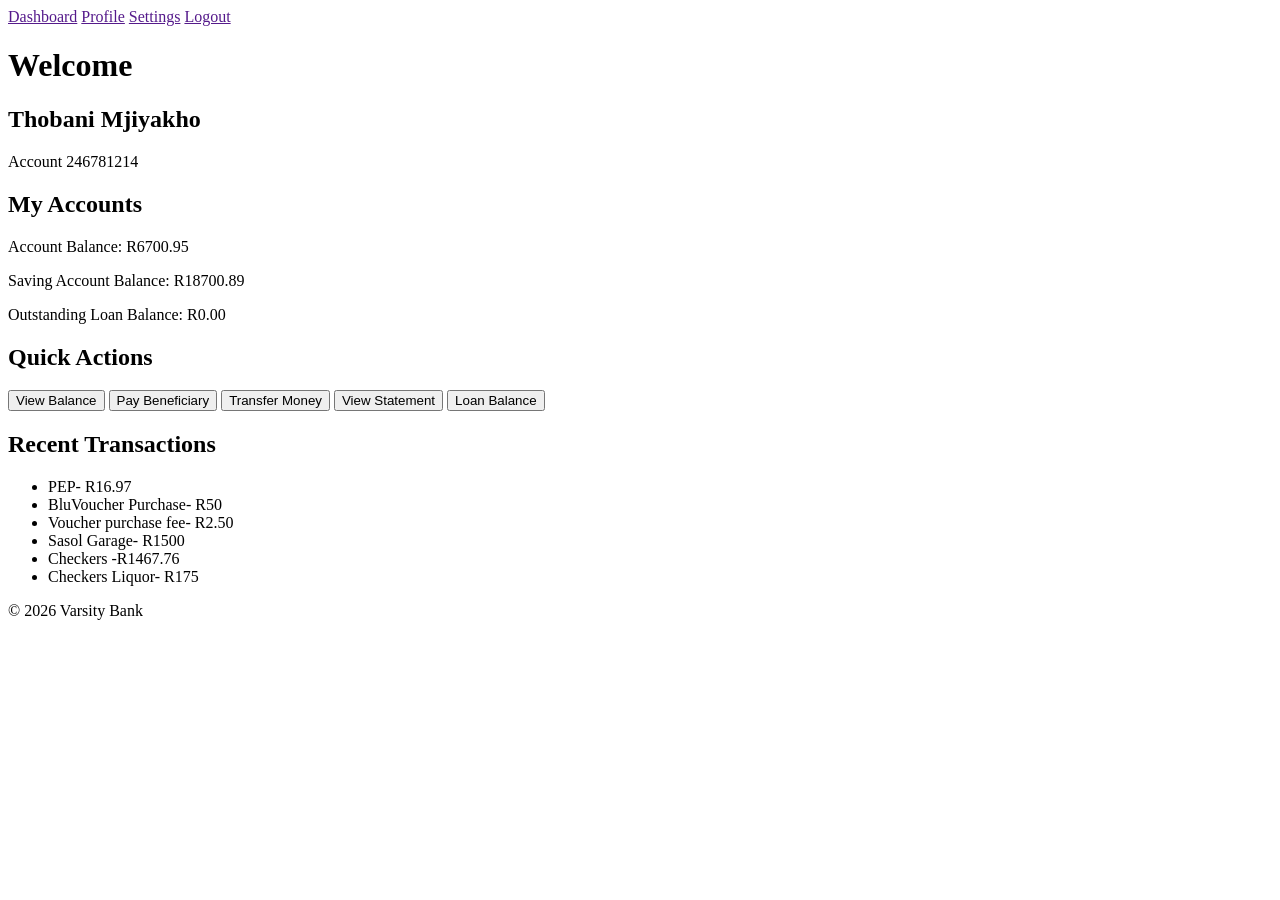
==== pages/dashboard.html @ ccae3f3a "dashboard html" ====
<!doctype html>
<html lang="en">
  <head>
    <meta charset="UTF-8" />
    <meta name="viewport" content="width=device-width, initial-scale=1.0" />
    <title>Varsity Bank - Dashboard</title>
  </head>
  <body>
    <header>
      <nav>
        <a href="">Dashboard</a>
        <a href="">Profile</a>
        <a href="">Settings</a>
        <a href="">Logout</a>
      </nav>

      <h1>Welcome</h1>
      <h2>Thobani Mjiyakho</h2>
    </header>

    <main>
      <p>Account 246781214</p>
      <section id="accounts">
        <h2>My Accounts</h2>
        <p>Account Balance: R6700.95</p>
        <p>Saving Account Balance: R18700.89</p>
        <p>Outstanding Loan Balance: R0.00</p>
      </section>

      <section id="quick-actions">
        <h2>Quick Actions</h2>
        <button class="btn-primary">View Balance</button>
        <button class="btn-primary">Pay Beneficiary</button>
        <button class="btn-primary">Transfer Money</button>
        <button class="btn-primary">View Statement</button>
        <button class="btn-primary">Loan Balance</button>
      </section>

      <section id="recent-trasactions">
        <h2>Recent Transactions</h2>
        <ul>
          <li>PEP- R16.97</li>
          <li>BluVoucher Purchase- R50</li>
          <li>Voucher purchase fee- R2.50</li>
          <li>Sasol Garage- R1500</li>
          <li>Checkers -R1467.76</li>
          <li>Checkers Liquor- R175</li>
        </ul>
      </section>
    </main>

    <footer>
      <p>© 2026 Varsity Bank</p>
    </footer>
  </body>
</html>
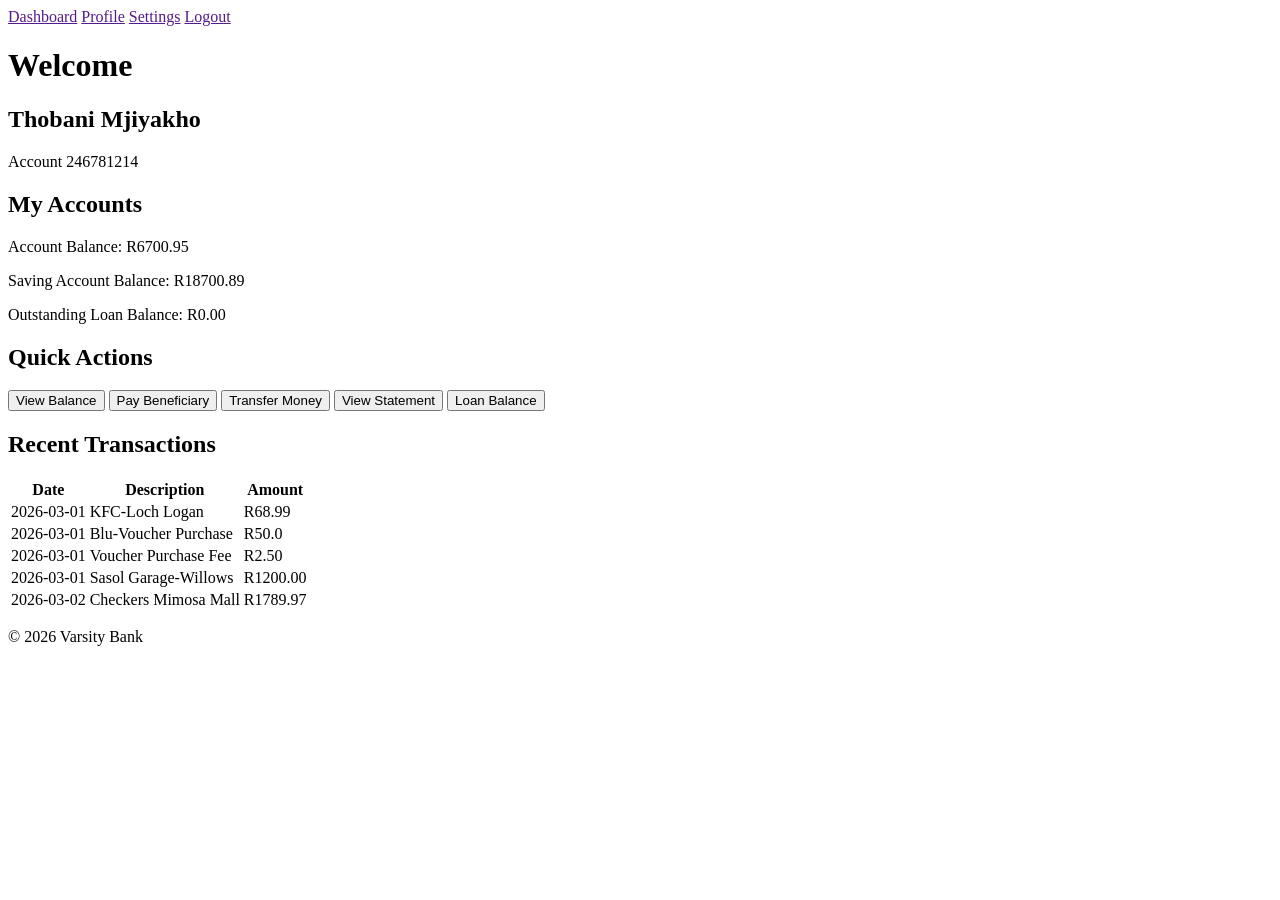
==== commit 90b717ea: "Add transactions table to dashboard" ====
--- a/pages/dashboard.html
+++ b/pages/dashboard.html
@@ -36,16 +36,50 @@
         <button class="btn-primary">Loan Balance</button>
       </section>
 
-      <section id="recent-trasactions">
+      <section id="recent-transactions">
         <h2>Recent Transactions</h2>
-        <ul>
-          <li>PEP- R16.97</li>
-          <li>BluVoucher Purchase- R50</li>
-          <li>Voucher purchase fee- R2.50</li>
-          <li>Sasol Garage- R1500</li>
-          <li>Checkers -R1467.76</li>
-          <li>Checkers Liquor- R175</li>
-        </ul>
+
+        <table>
+          <thead>
+            <tr>
+              <th>Date</th>
+              <th>Description</th>
+              <th>Amount</th>
+            </tr>
+          </thead>
+
+          <tbody>
+            <tr>
+              <td>2026-03-01</td>
+              <td>KFC-Loch Logan</td>
+              <td>R68.99</td>
+            </tr>
+
+            <tr>
+              <td>2026-03-01</td>
+              <td>Blu-Voucher Purchase</td>
+              <td>R50.0</td>
+            </tr>
+
+            <tr>
+              <td>2026-03-01</td>
+              <td>Voucher Purchase Fee</td>
+              <td>R2.50</td>
+            </tr>
+
+            <tr>
+              <td>2026-03-01</td>
+              <td>Sasol Garage-Willows</td>
+              <td>R1200.00</td>
+            </tr>
+
+            <tr>
+              <td>2026-03-02</td>
+              <td>Checkers Mimosa Mall</td>
+              <td>R1789.97</td>
+            </tr>
+          </tbody>
+        </table>
       </section>
     </main>
 
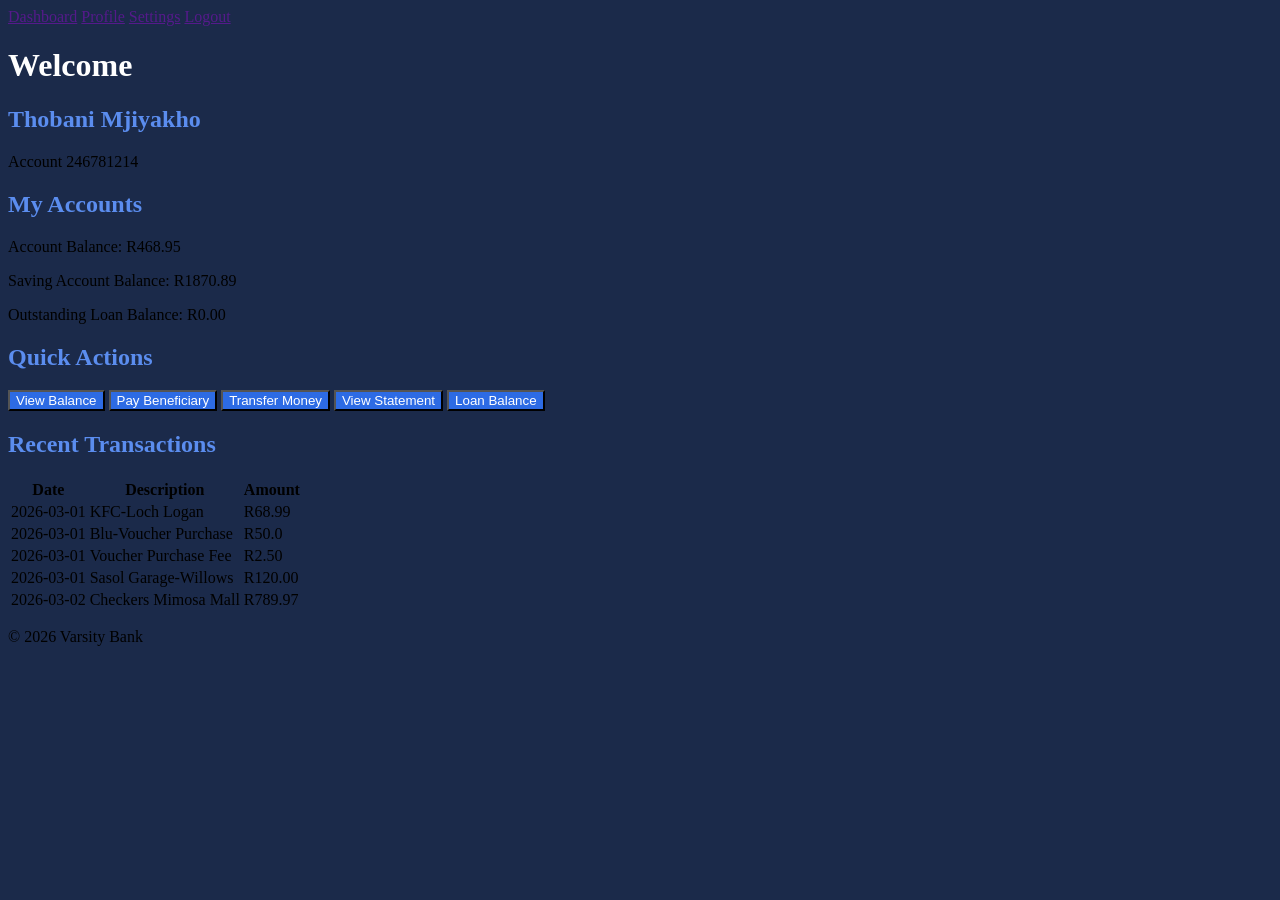
==== commit e80af8cd: "Add base CSS styles" ====
--- a/pages/dashboard.html
+++ b/pages/dashboard.html
@@ -4,27 +4,32 @@
     <meta charset="UTF-8" />
     <meta name="viewport" content="width=device-width, initial-scale=1.0" />
     <title>Varsity Bank - Dashboard</title>
+    <link rel="stylesheet" href="../css/style.css" />
   </head>
+
   <body>
     <header>
       <nav>
-        <a href="">Dashboard</a>
-        <a href="">Profile</a>
-        <a href="">Settings</a>
-        <a href="">Logout</a>
+        <div class="nav-links">
+          <a href="">Dashboard</a>
+          <a href="">Profile</a>
+          <a href="">Settings</a>
+          <a href="">Logout</a>
+        </div>
       </nav>
-
-      <h1>Welcome</h1>
-      <h2>Thobani Mjiyakho</h2>
+      <div class="user-info">
+        <h1>Welcome</h1>
+        <h2>Thobani Mjiyakho</h2>
+        <p>Account 246781214</p>
+      </div>
     </header>
 
     <main>
-      <p>Account 246781214</p>
       <section id="accounts">
         <h2>My Accounts</h2>
-        <p>Account Balance: R6700.95</p>
-        <p>Saving Account Balance: R18700.89</p>
-        <p>Outstanding Loan Balance: R0.00</p>
+        <div class="account-card"><p>Account Balance: R468.95</p></div>
+        <div class="account-card"><p>Saving Account Balance: R1870.89</p></div>
+        <div class="account-card"><p>Outstanding Loan Balance: R0.00</p></div>
       </section>
 
       <section id="quick-actions">
@@ -70,13 +75,13 @@
             <tr>
               <td>2026-03-01</td>
               <td>Sasol Garage-Willows</td>
-              <td>R1200.00</td>
+              <td>R120.00</td>
             </tr>
 
             <tr>
               <td>2026-03-02</td>
               <td>Checkers Mimosa Mall</td>
-              <td>R1789.97</td>
+              <td>R789.97</td>
             </tr>
           </tbody>
         </table>
--- a/css/style.css
+++ b/css/style.css
@@ -0,0 +1,16 @@
+body {
+  background-color: #1b2a4a;
+}
+
+h1 {
+  color: white;
+}
+
+h2 {
+  color: #5b8def;
+}
+
+.btn-primary {
+  background-color: #2d6be4;
+  color: white;
+}
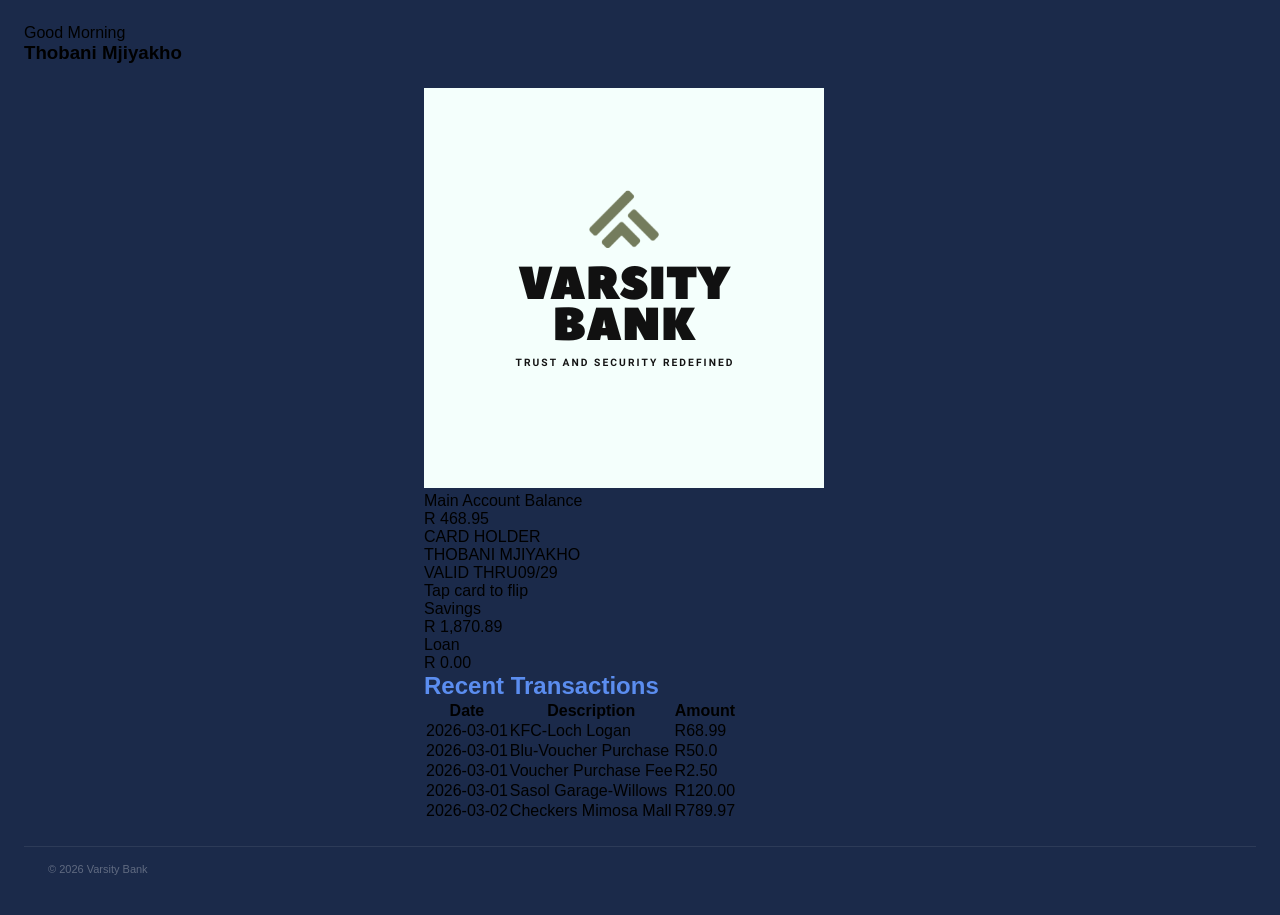
==== commit cb2e5d48: "partial edit of the dashboard" ====
--- a/pages/dashboard.html
+++ b/pages/dashboard.html
@@ -8,38 +8,60 @@
   </head>
 
   <body>
-    <header>
-      <nav>
-        <div class="nav-links">
-          <a href="">Dashboard</a>
-          <a href="">Profile</a>
-          <a href="">Settings</a>
-          <a href="">Logout</a>
-        </div>
-      </nav>
-      <div class="user-info">
-        <h1>Welcome</h1>
-        <h2>Thobani Mjiyakho</h2>
-        <p>Account 246781214</p>
-      </div>
-    </header>
-
+    <div class="topbar">
+      <p class="greet">Good Morning</p>
+      <h3 class="greet-name">Thobani Mjiyakho</h3>
+    </div>
     <main>
       <section id="accounts">
-        <h2>My Accounts</h2>
-        <div class="account-card"><p>Account Balance: R468.95</p></div>
-        <div class="account-card"><p>Saving Account Balance: R1870.89</p></div>
-        <div class="account-card"><p>Outstanding Loan Balance: R0.00</p></div>
+        <div class="card-wrap" id="bank-card">
+          <div class="card-inner">
+            <div class="card-front">
+              <div class="card-top">
+                <img
+                  src="../assets/images/bank_logo.png"
+                  alt="Varsity Bank"
+                  class="card-logo"
+                />
+                <div class="card-chip">
+                  <div class="chip-line"></div>
+                  <div class="chip-line"></div>
+                  <div class="chip-line"></div>
+                </div>
+              </div>
+              <div class="card-balance-label">Main Account Balance</div>
+              <div class="card-balance">R 468.95</div>
+              <div class="card-bottom">
+                <div>
+                  <div class="card-holder-label">CARD HOLDER</div>
+                  <div class="card-holder-name">THOBANI MJIYAKHO</div>
+                  <div class="card-expiry">VALID THRU<span>09/29</span></div>
+                </div>
+
+                <div class="mastercard">
+                  <div class="mc-left"></div>
+                  <div class="mc-right"></div>
+                </div>
+              </div>
+            </div>
+          </div>
+        </div>
+        <p class="flip-hint">Tap card to flip</p>
+
+        <div class="acc-cards">
+          <div class="acc-card">
+            <p class="acc-label">Savings</p>
+            <p class="acc-amount">R 1,870.89</p>
+          </div>
+
+          <div class="acc-card">
+            <p class="acc-label">Loan</p>
+            <p class="acc-amount">R 0.00</p>
+          </div>
+        </div>
       </section>
 
-      <section id="quick-actions">
-        <h2>Quick Actions</h2>
-        <button class="btn-primary">View Balance</button>
-        <button class="btn-primary">Pay Beneficiary</button>
-        <button class="btn-primary">Transfer Money</button>
-        <button class="btn-primary">View Statement</button>
-        <button class="btn-primary">Loan Balance</button>
-      </section>
+      <section id="quick-actions"></section>
 
       <section id="recent-transactions">
         <h2>Recent Transactions</h2>
--- a/css/style.css
+++ b/css/style.css
@@ -1,5 +1,13 @@
+* {
+  margin: 0;
+  padding: 0;
+  box-sizing: border-box;
+} /*universal selector to remove default magin and padding*/
+
 body {
   background-color: #1b2a4a;
+  padding: 24px;
+  font-family: sans-serif;
 }
 
 h1 {
@@ -13,4 +21,206 @@
 .btn-primary {
   background-color: #2d6be4;
   color: white;
-}
+  padding: 12px 24px;
+  border-radius: 8px;
+}
+
+.account-card {
+  background-color: #eff3ff;
+  padding: 16px;
+  border-radius: 8px;
+  margin-bottom: 12px;
+}
+
+#hero {
+  text-align: center;
+  padding: 56px 24px 40px;
+  display: flex;
+  flex-direction: column;
+  align-items: center;
+}
+
+#hero img {
+  width: 200px;
+  border-radius: 16px;
+  margin-bottom: 24px;
+}
+
+#hero p {
+  color: rgba(255, 255, 255, 0.55);
+  font-size: 14px;
+  line-height: 1.6;
+  max-width: 300px;
+  margin-bottom: 12px;
+}
+
+#hero p:first-of-type {
+  font-size: 16px;
+  color: #5b8def;
+  font-weight: 500;
+}
+
+.hero-buttons {
+  display: flex;
+  gap: 12px;
+  margin-top: 8px;
+}
+
+.btn-login {
+  background-color: #2d6be4;
+  color: white;
+  padding: 12px 32px;
+  font-weight: 500;
+  border-radius: 8px;
+  text-decoration: none;
+  font-size: 14px;
+  width: 100%;
+  border: none;
+  cursor: pointer;
+}
+
+#trust {
+  padding: 12px 24px;
+  border-top: 1px solid rgba(255, 255, 255, 0.08);
+  display: flex;
+  flex-direction: column;
+  gap: 10px;
+}
+
+.trust-card {
+  display: flex;
+  flex-direction: column;
+  gap: 4px;
+  padding: 13px 16px;
+  background-color: rgba(255, 255, 255, 0.04);
+  border-radius: 10px;
+  border: 1px solid rgba(255, 255, 255, 0.07);
+}
+
+.trust-card h3 {
+  font-size: 13px;
+  font-weight: 500;
+  color: rgba(255, 255, 255, 0.8);
+}
+
+.trust-card p {
+  font-size: 14px;
+  color: rgba(255, 255, 255, 0.35);
+}
+
+footer {
+  padding: 16px 24px;
+  border-top: 1px solid rgba(255, 255, 255, 0.08);
+  display: flex;
+  align-items: center;
+  justify-content: space-between;
+}
+
+footer p {
+  font-size: 11px;
+  color: rgba(255, 255, 255, 0.3);
+}
+
+footer a {
+  font-size: 11px;
+  color: rgba(255, 255, 255, 0.4);
+  text-decoration: none;
+}
+
+.auth-hero {
+  text-align: center;
+  display: flex;
+  flex-direction: column;
+  align-items: center;
+  margin-bottom: 28px;
+}
+
+.auth-hero img {
+  width: 200px;
+  border-radius: 16px;
+  margin-bottom: 16px;
+}
+
+.auth-hero h2 {
+  font-size: 22px;
+  font-weight: 500;
+  color: white;
+  margin-bottom: 6px;
+}
+
+.auth-hero p {
+  font-size: 13px;
+  color: rgba(255, 255, 255, 0.45);
+}
+
+form {
+  display: flex;
+  flex-direction: column;
+  gap: 14px;
+  width: 100%;
+}
+
+.field {
+  display: flex;
+  flex-direction: column;
+  gap: 6px;
+}
+
+.field label {
+  font-size: 12px;
+  color: rgba(255, 255, 255, 0.55);
+  font-weight: 500;
+}
+
+.field input {
+  background-color: rgba(255, 255, 255, 0.06);
+  border: 1px solid rgba(255, 255, 255, 0.12);
+  border-radius: 8px;
+  padding: 12px 14px;
+  font-size: 13px;
+  color: white;
+  outline: none;
+  width: 100%;
+}
+.forgot-password {
+  font-size: 14px;
+  color: #5b8def;
+  text-decoration: none;
+  text-align: right;
+}
+.divider {
+  display: flex;
+  align-items: center;
+  gap: 10px;
+}
+
+.divider p {
+  font-size: 11px;
+  color: rgba(255, 255, 255, 0.3);
+  white-space: nowrap;
+}
+
+.btn-register {
+  width: 100%;
+  text-align: center;
+  cursor: pointer;
+  display: block;
+  background-color: transparent;
+  color: white;
+  font-size: 14px;
+  border-radius: 8px;
+  text-decoration: none;
+  padding: 12px 32px;
+  border: 1px solid rgba(255, 255, 255, 0.25);
+}
+
+main {
+  max-width: 480px;
+  margin: 0 auto;
+  padding: 24px;
+}
+
+.field-row {
+  display: flex;
+  gap: 10px;
+}
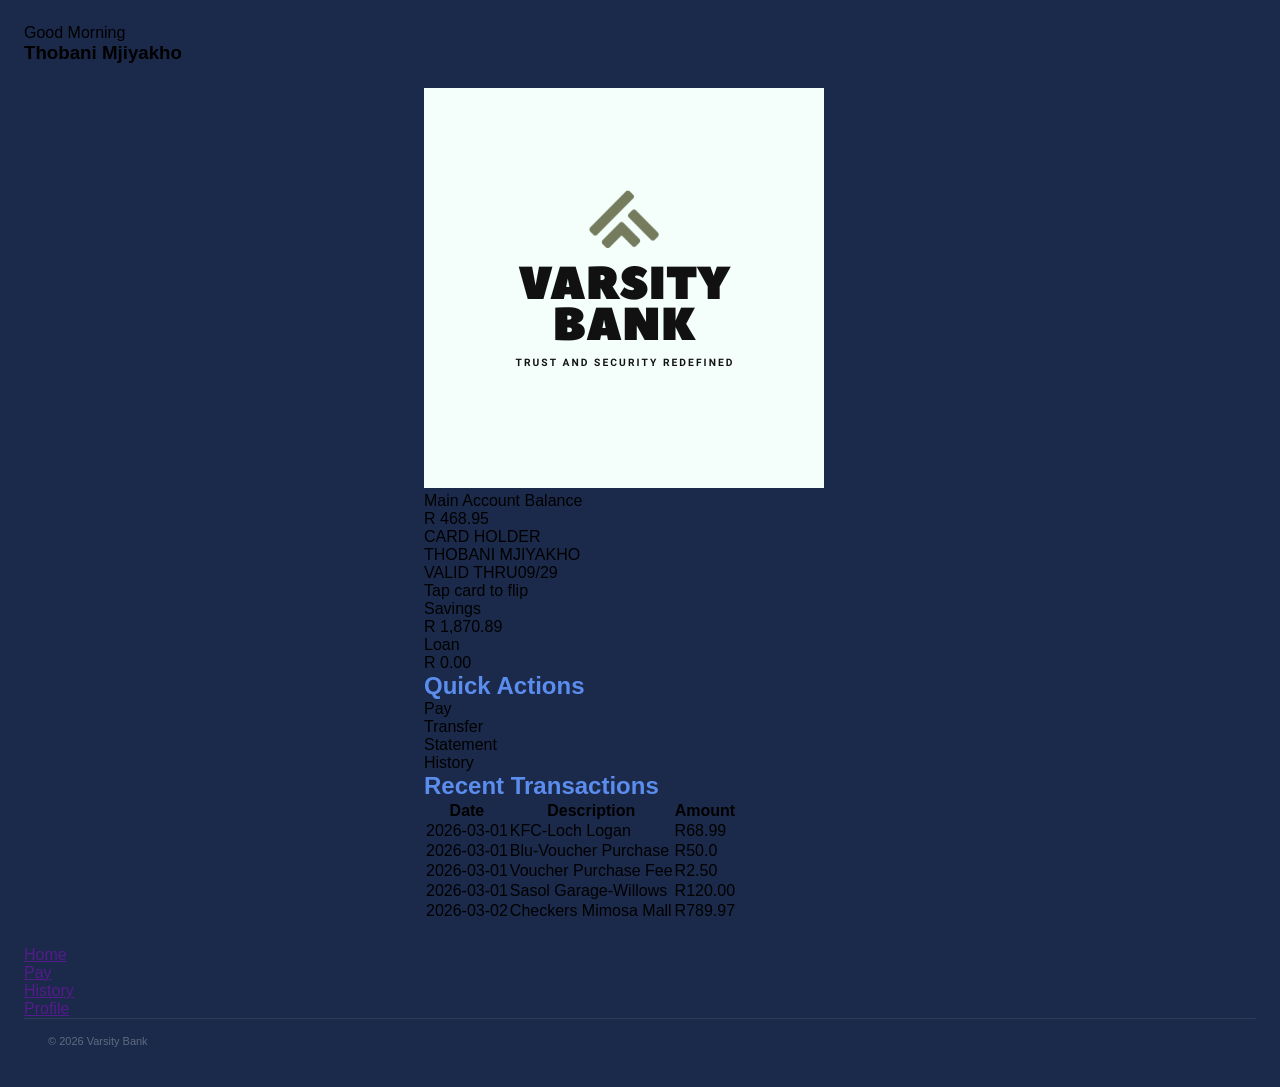
==== commit 7fb46e79: "final html dashboard complete" ====
--- a/pages/dashboard.html
+++ b/pages/dashboard.html
@@ -61,7 +61,25 @@
         </div>
       </section>
 
-      <section id="quick-actions"></section>
+      <section id="quick-actions">
+        <h2>Quick Actions</h2>
+        <div class="actions">
+          <div class="action-btn">
+            <p>Pay</p>
+          </div>
+
+          <div class="action-btn">
+            <p>Transfer</p>
+          </div>
+          <div class="action-btn">
+            <p>Statement</p>
+          </div>
+
+          <div class="action-btn">
+            <p>History</p>
+          </div>
+        </div>
+      </section>
 
       <section id="recent-transactions">
         <h2>Recent Transactions</h2>
@@ -110,6 +128,28 @@
       </section>
     </main>
 
+    <nav class="bottom-nav">
+      <a href="" class="nav-item active">
+        <div class="nav-icon"></div>
+        <span>Home</span>
+      </a>
+
+      <a href="" class="nav-item">
+        <div class="nav-icon"></div>
+        <span>Pay</span>
+      </a>
+
+      <a href="" class="nav-item">
+        <div class="nav-icon"></div>
+        <span>History</span>
+      </a>
+
+      <a href="" class="nav-item">
+        <div class="nav-icon"></div>
+        <span>Profile</span>
+      </a>
+    </nav>
+
     <footer>
       <p>© 2026 Varsity Bank</p>
     </footer>
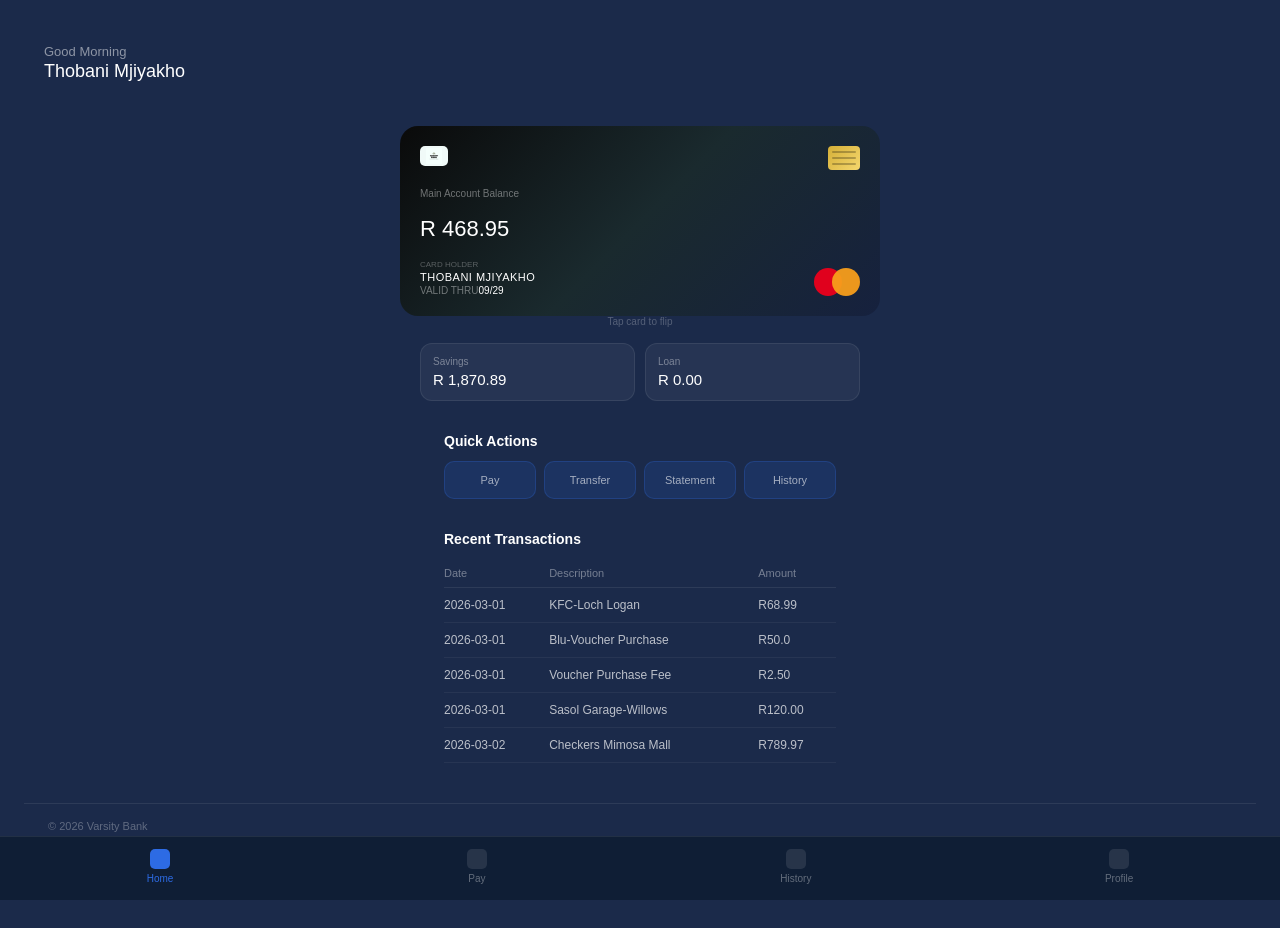
==== commit d38be5ad: "added flip card animation" ====
--- a/pages/dashboard.html
+++ b/pages/dashboard.html
@@ -41,6 +41,30 @@
                 <div class="mastercard">
                   <div class="mc-left"></div>
                   <div class="mc-right"></div>
+                </div>
+              </div>
+            </div>
+            <div class="card-back">
+              <div class="mag-strip"></div>
+              <div class="back-details">
+                <div class="sig-strip">
+                  <div class="sig-lines">
+                    <div class="sig-line"></div>
+                    <div class="sig-line"></div>
+                    <div class="sig-line"></div>
+                  </div>
+                  <div class="cvv-box">
+                    <div class="cvv-label">CVV</div>
+                    <div class="cvv-val">•••</div>
+                  </div>
+                </div>
+                <div class="back-num">2468 1214 5678 9012</div>
+                <div class="back-bot">
+                  <img src="../assets/images/bank_logo.png" class="card-logo" />
+                  <div class="mastercard">
+                    <div class="mc-left"></div>
+                    <div class="mc-right"></div>
+                  </div>
                 </div>
               </div>
             </div>
@@ -153,5 +177,7 @@
     <footer>
       <p>© 2026 Varsity Bank</p>
     </footer>
+
+    <script src="../js/main.js"></script>
   </body>
 </html>
--- a/css/style.css
+++ b/css/style.css
@@ -6,7 +6,7 @@
 
 body {
   background-color: #1b2a4a;
-  padding: 24px;
+  padding: 24px 24px 80px;
   font-family: sans-serif;
 }
 
@@ -224,3 +224,369 @@
   display: flex;
   gap: 10px;
 }
+
+.topbar {
+  padding: 20px 20px 0;
+  margin-bottom: 20px;
+}
+
+.greet {
+  font-size: 13px;
+  color: rgba(255, 255, 255, 0.5);
+}
+
+.greet-name {
+  font-size: 18px;
+  font-weight: 500;
+  color: white;
+  margin-top: 2px;
+}
+
+.card-wrap {
+  height: 190px;
+  cursor: pointer;
+  margin: 0;
+  perspective: 1000px;
+}
+
+.card-wrap.flipped .card-inner {
+  transform: rotateY(180deg);
+}
+
+.card-back {
+  width: 100%;
+  height: 100%;
+  backface-visibility: hidden;
+  position: absolute;
+  transform: rotateY(180deg);
+  background: linear-gradient(135deg, #16213e, #1a1a2e, #0a0a0a);
+  border-radius: 18px;
+  padding: 20px;
+  display: flex;
+  flex-direction: column;
+}
+
+.card-inner {
+  position: relative;
+  width: 100%;
+  height: 100%;
+  transition: transform 0.6s;
+  transform-style: preserve-3d;
+}
+
+.card-front {
+  width: 100%;
+  height: 100%;
+  border-radius: 18px;
+  padding: 20px;
+  background: linear-gradient(135deg, #0a0a0a, #1a2a2e, #16213e);
+  display: flex;
+  flex-direction: column;
+  justify-content: space-between;
+  backface-visibility: hidden;
+  position: absolute;
+}
+
+.card-top {
+  display: flex;
+  justify-content: space-between;
+  align-items: flex-start;
+}
+
+.card-logo {
+  height: 20px;
+  width: auto;
+  background: #f0faf8;
+  border-radius: 5px;
+  padding: 2px 6px;
+}
+
+.card-chip {
+  width: 32px;
+  height: 24px;
+  border-radius: 4px;
+  background: linear-gradient(135deg, #d4af37, #f5d76e);
+  display: flex;
+  flex-direction: column;
+  justify-content: center;
+  gap: 4px;
+  padding: 4px;
+}
+
+.chip-line {
+  height: 2px;
+  background: rgba(0, 0, 0, 0.25);
+  border-radius: 1px;
+}
+
+.card-balance-label {
+  font-size: 10px;
+  color: rgba(255, 255, 255, 0.4);
+}
+
+.card-balance {
+  font-size: 22px;
+  font-weight: 500;
+  color: white;
+}
+
+.card-bottom {
+  display: flex;
+  justify-content: space-between;
+  align-items: flex-end;
+}
+
+.card-holder-label {
+  font-size: 8px;
+  color: rgba(255, 255, 255, 0.3);
+  margin-bottom: 2px;
+}
+
+.card-holder-name {
+  font-size: 11px;
+  color: white;
+  font-weight: 500;
+  letter-spacing: 0.5px;
+}
+
+.card-expiry {
+  font-size: 10px;
+  color: rgba(255, 255, 255, 0.4);
+  margin-top: 2px;
+}
+
+.card-expiry span {
+  color: white;
+}
+
+.mastercard {
+  display: flex;
+}
+
+.mc-left {
+  width: 28px;
+  height: 28px;
+  border-radius: 50%;
+  background: #eb001b;
+  margin-right: -10px;
+  opacity: 0.95;
+}
+
+.mc-right {
+  width: 28px;
+  height: 28px;
+  border-radius: 50%;
+  background: #f79e1b;
+  opacity: 0.95;
+}
+
+.flip-hint {
+  text-align: center;
+  font-size: 10px;
+  color: rgba(255, 255, 255, 0.25);
+  margin-bottom: 16px;
+}
+
+#accounts {
+  padding: 0 0 16px;
+  margin: 0 -24px;
+}
+
+.acc-cards {
+  display: flex;
+  gap: 10px;
+  padding: 0 20px;
+  margin-top: 12px;
+}
+
+.acc-card {
+  flex: 1;
+  background: rgba(255, 255, 255, 0.05);
+  border: 1px solid rgba(255, 255, 255, 0.08);
+  border-radius: 12px;
+  padding: 12px;
+}
+
+.acc-label {
+  font-size: 10px;
+  color: rgba(255, 255, 255, 0.4);
+  margin-bottom: 4px;
+}
+
+.acc-amount {
+  font-size: 15px;
+  font-weight: 500;
+  color: white;
+}
+
+#quick-actions {
+  padding: 16px 20px;
+}
+
+#quick-actions h2 {
+  color: white;
+  font-size: 14px;
+  margin-bottom: 12px;
+}
+
+.actions {
+  display: flex;
+  gap: 8px;
+}
+
+.action-btn {
+  flex: 1;
+  background: rgba(45, 107, 228, 0.15);
+  border: 1px solid rgba(45, 107, 228, 0.25);
+  border-radius: 10px;
+  padding: 12px 8px;
+  text-align: center;
+  cursor: pointer;
+}
+
+.action-btn p {
+  font-size: 11px;
+  color: rgba(255, 255, 255, 0.6);
+}
+
+#recent-transactions {
+  padding: 16px 20px;
+}
+
+#recent-transactions h2 {
+  color: white;
+  font-size: 14px;
+  margin-bottom: 12px;
+}
+
+table {
+  width: 100%;
+  border-collapse: collapse;
+}
+
+th {
+  font-size: 11px;
+  color: rgba(255, 255, 255, 0.4);
+  font-weight: 500;
+  text-align: left;
+  padding: 8px 0;
+  border-bottom: 1px solid rgba(255, 255, 255, 0.08);
+}
+
+td {
+  font-size: 12px;
+  color: rgba(255, 255, 255, 0.7);
+  padding: 10px 0;
+  border-bottom: 1px solid rgba(255, 255, 255, 0.05);
+}
+
+.bottom-nav {
+  position: fixed;
+  bottom: 0;
+  left: 0;
+  right: 0;
+  background: #0f1e35;
+  border-top: 1px solid rgba(255, 255, 255, 0.08);
+  display: flex;
+  justify-content: space-around;
+  padding: 12px 0 16px;
+}
+
+.nav-item {
+  display: flex;
+  flex-direction: column;
+  align-items: center;
+  gap: 4px;
+  text-decoration: none;
+}
+
+.nav-item span {
+  font-size: 10px;
+  color: rgba(255, 255, 255, 0.35);
+}
+
+.nav-item.active span {
+  color: #2d6be4;
+}
+
+.nav-icon {
+  width: 20px;
+  height: 20px;
+  border-radius: 5px;
+  background: rgba(255, 255, 255, 0.1);
+}
+
+.nav-item.active .nav-icon {
+  background: #2d6be4;
+}
+
+.mag-strip {
+  height: 40px;
+  background: rgba(255, 255, 255, 0.08);
+  margin-top: 20px;
+  margin-bottom: 12px;
+}
+
+.back-details {
+  padding: 0 4px;
+  display: flex;
+  flex-direction: column;
+  gap: 10px;
+}
+
+.sig-strip {
+  display: flex;
+  align-items: center;
+  gap: 10px;
+  background: rgba(255, 255, 255, 0.06);
+  border-radius: 4px;
+  padding: 8px 10px;
+}
+
+.sig-lines {
+  flex: 1;
+  display: flex;
+  flex-direction: column;
+  gap: 3px;
+}
+
+.sig-line {
+  height: 1.5px;
+  background: repeating-linear-gradient(
+    90deg,
+    rgba(255, 255, 255, 0.15) 0px,
+    rgba(255, 255, 255, 0.15) 4px,
+    transparent 4px,
+    transparent 8px
+  );
+}
+
+.cvv-box {
+  background: #1b2a4a;
+  border-radius: 4px;
+  padding: 4px 10px;
+}
+
+.cvv-label {
+  font-size: 8px;
+  color: rgba(255, 255, 255, 0.4);
+}
+
+.cvv-val {
+  font-size: 13px;
+  color: white;
+  letter-spacing: 3px;
+}
+
+.back-num {
+  font-size: 12px;
+  letter-spacing: 2px;
+  color: rgba(255, 255, 255, 0.6);
+  font-family: monospace;
+}
+
+.back-bot {
+  display: flex;
+  justify-content: space-between;
+  align-items: center;
+}
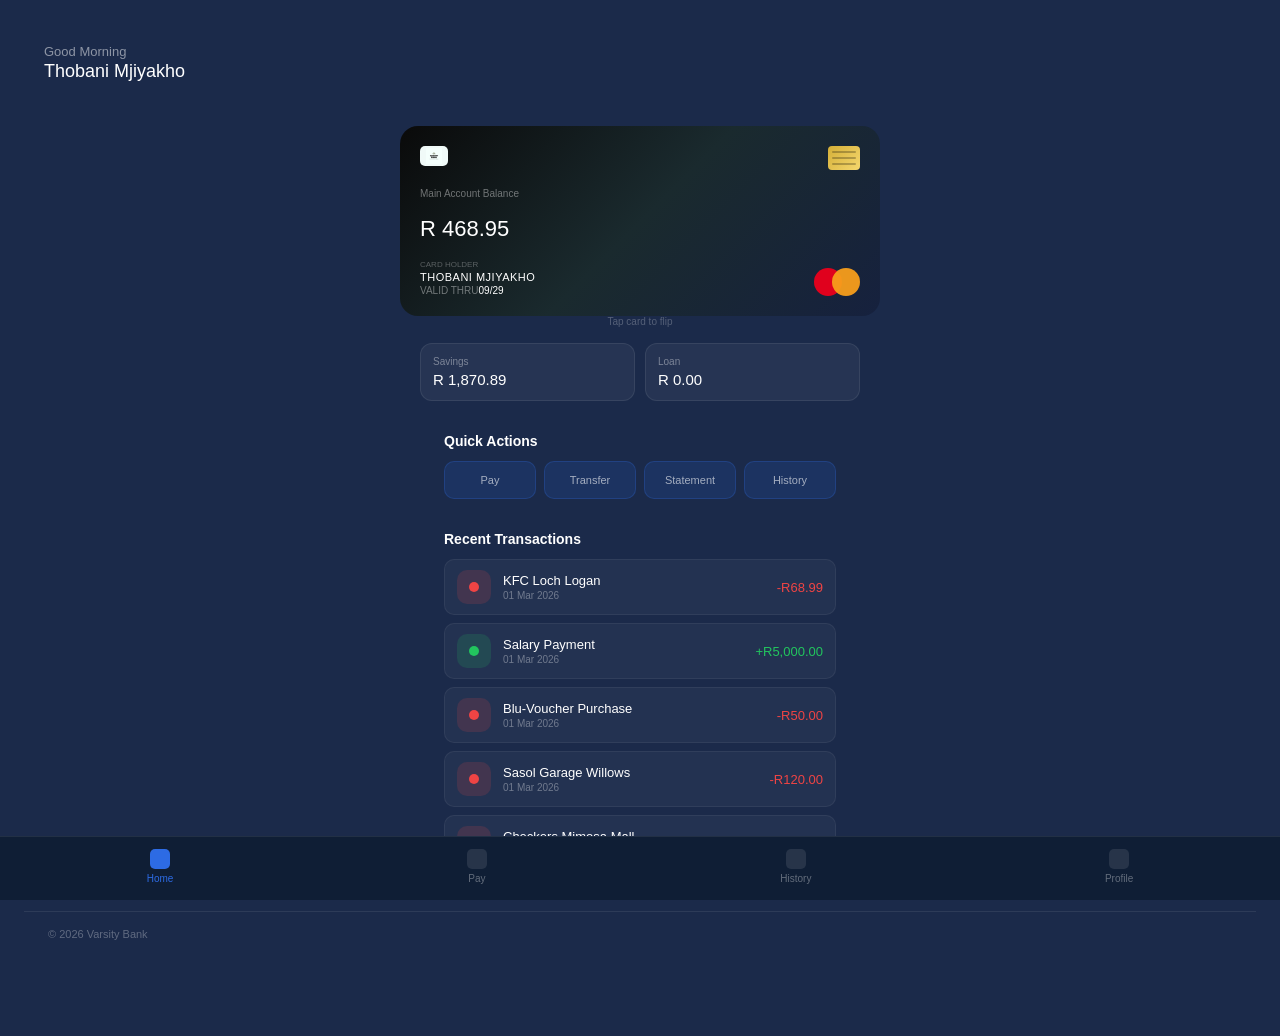
==== commit c8834604: "Style transaction list with debit/credit colours" ====
--- a/pages/dashboard.html
+++ b/pages/dashboard.html
@@ -107,48 +107,48 @@
 
       <section id="recent-transactions">
         <h2>Recent Transactions</h2>
-
-        <table>
-          <thead>
-            <tr>
-              <th>Date</th>
-              <th>Description</th>
-              <th>Amount</th>
-            </tr>
-          </thead>
-
-          <tbody>
-            <tr>
-              <td>2026-03-01</td>
-              <td>KFC-Loch Logan</td>
-              <td>R68.99</td>
-            </tr>
-
-            <tr>
-              <td>2026-03-01</td>
-              <td>Blu-Voucher Purchase</td>
-              <td>R50.0</td>
-            </tr>
-
-            <tr>
-              <td>2026-03-01</td>
-              <td>Voucher Purchase Fee</td>
-              <td>R2.50</td>
-            </tr>
-
-            <tr>
-              <td>2026-03-01</td>
-              <td>Sasol Garage-Willows</td>
-              <td>R120.00</td>
-            </tr>
-
-            <tr>
-              <td>2026-03-02</td>
-              <td>Checkers Mimosa Mall</td>
-              <td>R789.97</td>
-            </tr>
-          </tbody>
-        </table>
+        <div class="tx-list">
+          <div class="tx">
+            <div class="tx-icon debit"><div class="tx-dot debit"></div></div>
+            <div class="tx-info">
+              <div class="tx-name">KFC Loch Logan</div>
+              <div class="tx-date">01 Mar 2026</div>
+            </div>
+            <div class="tx-amount debit">-R68.99</div>
+          </div>
+          <div class="tx">
+            <div class="tx-icon credit"><div class="tx-dot credit"></div></div>
+            <div class="tx-info">
+              <div class="tx-name">Salary Payment</div>
+              <div class="tx-date">01 Mar 2026</div>
+            </div>
+            <div class="tx-amount credit">+R5,000.00</div>
+          </div>
+          <div class="tx">
+            <div class="tx-icon debit"><div class="tx-dot debit"></div></div>
+            <div class="tx-info">
+              <div class="tx-name">Blu-Voucher Purchase</div>
+              <div class="tx-date">01 Mar 2026</div>
+            </div>
+            <div class="tx-amount debit">-R50.00</div>
+          </div>
+          <div class="tx">
+            <div class="tx-icon debit"><div class="tx-dot debit"></div></div>
+            <div class="tx-info">
+              <div class="tx-name">Sasol Garage Willows</div>
+              <div class="tx-date">01 Mar 2026</div>
+            </div>
+            <div class="tx-amount debit">-R120.00</div>
+          </div>
+          <div class="tx">
+            <div class="tx-icon debit"><div class="tx-dot debit"></div></div>
+            <div class="tx-info">
+              <div class="tx-name">Checkers Mimosa Mall</div>
+              <div class="tx-date">02 Mar 2026</div>
+            </div>
+            <div class="tx-amount debit">-R789.97</div>
+          </div>
+        </div>
       </section>
     </main>
 
--- a/css/style.css
+++ b/css/style.css
@@ -590,3 +590,80 @@
   justify-content: space-between;
   align-items: center;
 }
+
+.tx-list {
+  display: flex;
+  flex-direction: column;
+  gap: 8px;
+}
+
+.tx {
+  display: flex;
+  align-items: center;
+  gap: 12px;
+  padding: 10px 12px;
+  background: rgba(255, 255, 255, 0.04);
+  border-radius: 10px;
+  border: 1px solid rgba(255, 255, 255, 0.06);
+}
+
+.tx-icon {
+  width: 34px;
+  height: 34px;
+  border-radius: 10px;
+  flex-shrink: 0;
+  display: flex;
+  align-items: center;
+  justify-content: center;
+}
+
+.tx-icon.debit {
+  background: rgba(239, 68, 68, 0.15);
+}
+
+.tx-icon.credit {
+  background: rgba(34, 197, 94, 0.15);
+}
+
+.tx-dot {
+  width: 10px;
+  height: 10px;
+  border-radius: 50%;
+}
+
+.tx-dot.debit {
+  background: #ef4444;
+}
+
+.tx-dot.credit {
+  background: #22c55e;
+}
+
+.tx-info {
+  flex: 1;
+}
+
+.tx-name {
+  font-size: 13px;
+  color: white;
+  font-weight: 500;
+}
+
+.tx-date {
+  font-size: 10px;
+  color: rgba(255, 255, 255, 0.35);
+  margin-top: 2px;
+}
+
+.tx-amount {
+  font-size: 13px;
+  font-weight: 500;
+}
+
+.tx-amount.debit {
+  color: #ef4444;
+}
+
+.tx-amount.credit {
+  color: #22c55e;
+}
